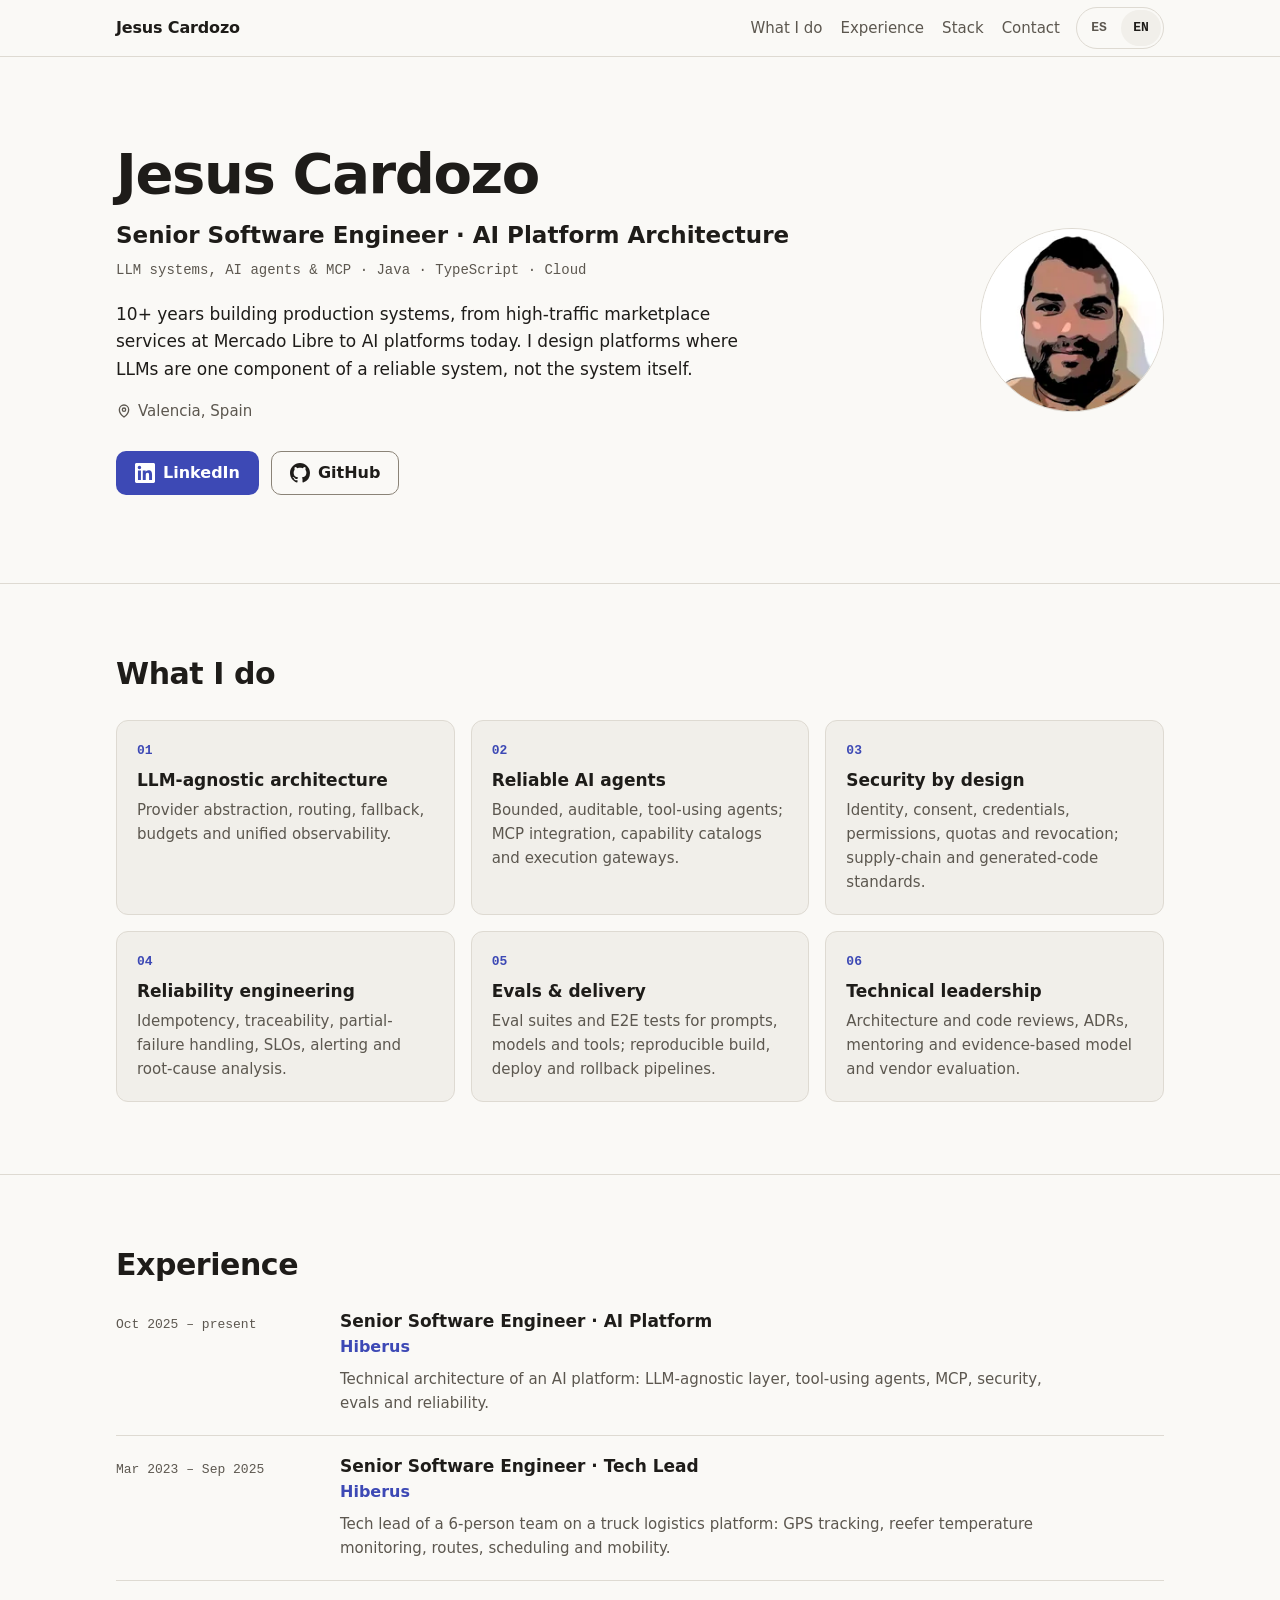
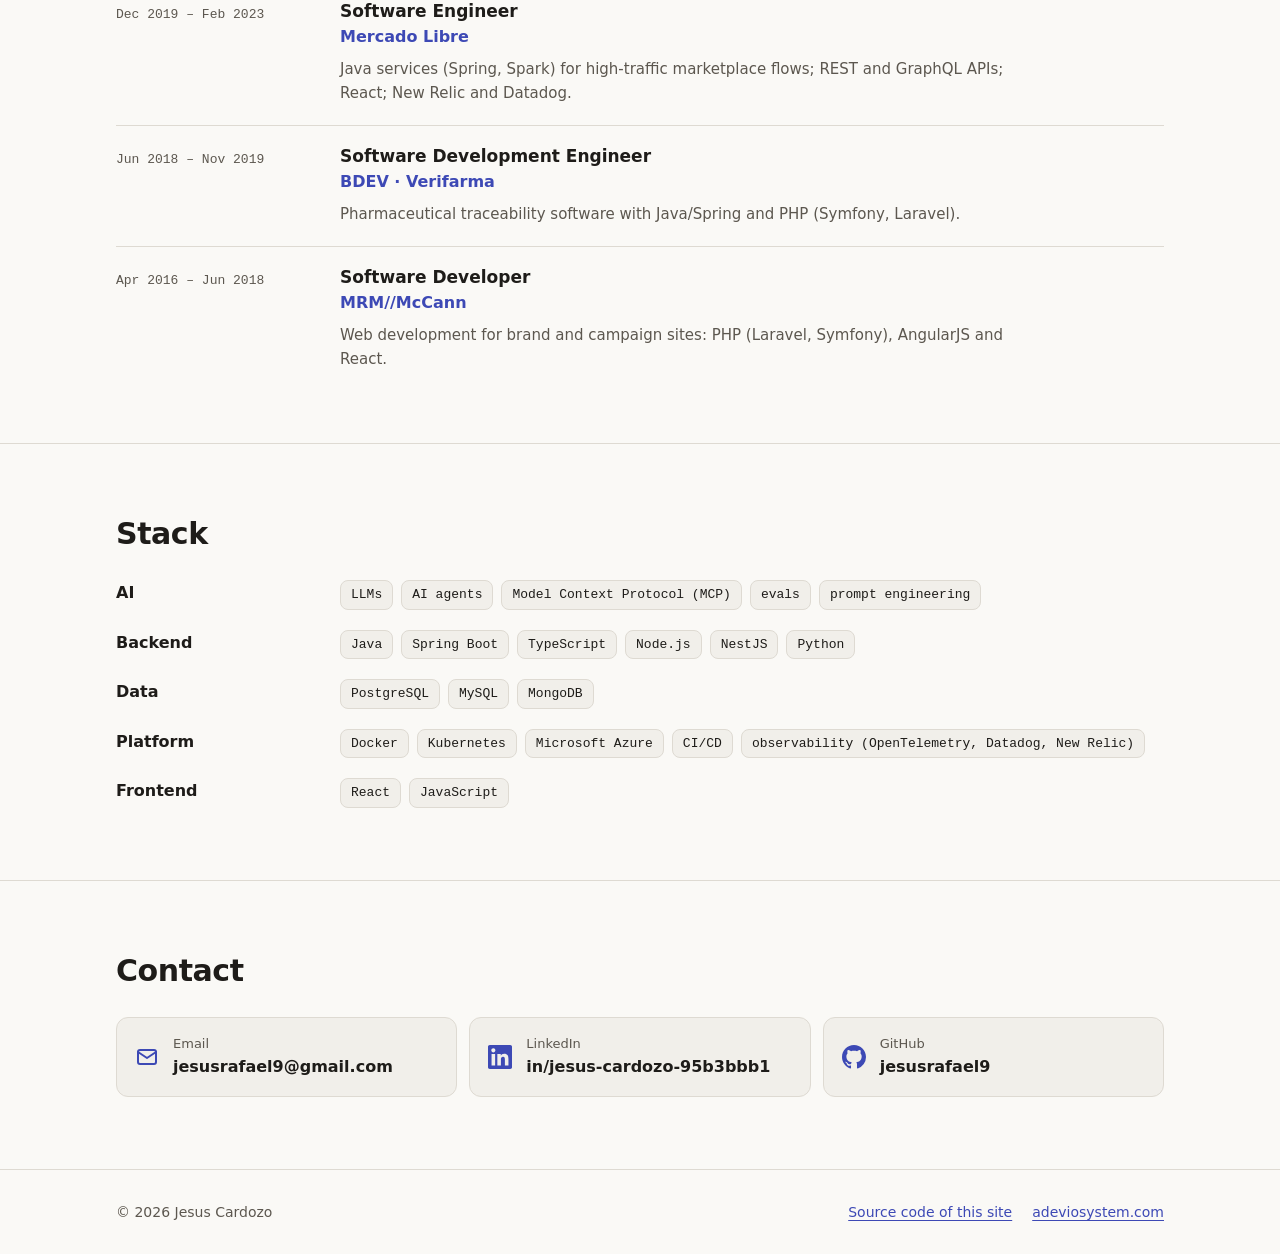
==== en/index.html @ e17d3370 "feat: add English page en/index.html mirrors the Spanish page with the English copy, relative asset " ====
<!DOCTYPE html>
<html lang="en" class="no-js">
<head>
  <meta charset="utf-8">
  <meta name="viewport" content="width=device-width, initial-scale=1">
  <title>Jesus Cardozo — Senior Software Engineer · AI Platform Architecture</title>
  <meta name="description" content="Senior Software Engineer · AI Platform Architecture. LLM systems, AI agents &amp; MCP. 10+ years building production systems.">
  <meta name="author" content="Jesus Cardozo">
  <meta name="color-scheme" content="light dark">
  <meta name="theme-color" media="(prefers-color-scheme: light)" content="#faf9f6">
  <meta name="theme-color" media="(prefers-color-scheme: dark)" content="#131211">

  <link rel="alternate" hreflang="es" href="https://jesusrafael9.github.io/">
  <link rel="alternate" hreflang="en" href="https://jesusrafael9.github.io/en/">
  <link rel="alternate" hreflang="x-default" href="https://jesusrafael9.github.io/">

  <link rel="icon" href="../favicon.ico" sizes="48x48">
  <link rel="icon" href="../favicon.svg" type="image/svg+xml">
  <link rel="apple-touch-icon" href="../apple-touch-icon.png">

  <link rel="stylesheet" href="../assets/css/styles.css">
</head>
<body>
  <a class="skip-link" href="#main">Skip to content</a>

  <svg class="sprite" xmlns="http://www.w3.org/2000/svg" aria-hidden="true" focusable="false">
    <symbol id="icon-linkedin" viewBox="0 0 24 24">
      <path fill="currentColor" d="M20.447 20.452h-3.554v-5.569c0-1.328-.027-3.037-1.852-3.037-1.853 0-2.136 1.445-2.136 2.939v5.667H9.351V9h3.414v1.561h.046c.477-.9 1.637-1.85 3.37-1.85 3.601 0 4.267 2.37 4.267 5.455v6.286zM5.337 7.433c-1.144 0-2.063-.926-2.063-2.065 0-1.138.92-2.063 2.063-2.063 1.14 0 2.064.925 2.064 2.063 0 1.139-.925 2.065-2.064 2.065zm1.782 13.019H3.555V9h3.564v11.452zM22.225 0H1.771C.792 0 0 .774 0 1.729v20.542C0 23.227.792 24 1.771 24h20.451C23.2 24 24 23.227 24 22.271V1.729C24 .774 23.2 0 22.222 0h.003z"/>
    </symbol>
    <symbol id="icon-github" viewBox="0 0 16 16">
      <path fill="currentColor" d="M8 0C3.58 0 0 3.58 0 8c0 3.54 2.29 6.53 5.47 7.59.4.07.55-.17.55-.38 0-.19-.01-.82-.01-1.49-2.01.37-2.53-.49-2.69-.94-.09-.23-.48-.94-.82-1.13-.28-.15-.68-.52-.01-.53.63-.01 1.08.58 1.23.82.72 1.21 1.87.87 2.33.66.07-.52.28-.87.51-1.07-1.78-.2-3.64-.89-3.64-3.95 0-.87.31-1.59.82-2.15-.08-.2-.36-1.02.08-2.12 0 0 .67-.21 2.2.82.64-.18 1.32-.27 2-.27.68 0 1.36.09 2 .27 1.53-1.04 2.2-.82 2.2-.82.44 1.1.16 1.92.08 2.12.51.56.82 1.27.82 2.15 0 3.07-1.87 3.75-3.65 3.95.29.25.54.73.54 1.48 0 1.07-.01 1.93-.01 2.2 0 .21.15.46.55.38A8.013 8.013 0 0016 8c0-4.42-3.58-8-8-8z"/>
    </symbol>
    <symbol id="icon-mail" viewBox="0 0 24 24">
      <g fill="none" stroke="currentColor" stroke-width="2" stroke-linecap="round" stroke-linejoin="round">
        <rect x="3" y="5" width="18" height="14" rx="2"/>
        <path d="m3 7 9 6 9-6"/>
      </g>
    </symbol>
    <symbol id="icon-pin" viewBox="0 0 24 24">
      <g fill="none" stroke="currentColor" stroke-width="2" stroke-linecap="round" stroke-linejoin="round">
        <path d="M12 21s-7-5.2-7-11a7 7 0 0 1 14 0c0 5.8-7 11-7 11z"/>
        <circle cx="12" cy="10" r="2.5"/>
      </g>
    </symbol>
    <symbol id="icon-sun" viewBox="0 0 24 24">
      <g fill="none" stroke="currentColor" stroke-width="2" stroke-linecap="round" stroke-linejoin="round">
        <circle cx="12" cy="12" r="4"/>
        <path d="M12 2v2M12 20v2M4.93 4.93l1.41 1.41M17.66 17.66l1.41 1.41M2 12h2M20 12h2M4.93 19.07l1.41-1.41M17.66 6.34l1.41-1.41"/>
      </g>
    </symbol>
    <symbol id="icon-moon" viewBox="0 0 24 24">
      <path fill="none" stroke="currentColor" stroke-width="2" stroke-linecap="round" stroke-linejoin="round" d="M21 12.79A9 9 0 1 1 11.21 3 7 7 0 0 0 21 12.79z"/>
    </symbol>
  </svg>

  <header class="site-header">
    <div class="container site-header__inner">
      <a class="brand" href="#top">Jesus Cardozo</a>

      <nav class="site-nav" aria-label="Sections">
        <ul class="site-nav__list">
          <li><a class="site-nav__link" href="#what-i-do">What I do</a></li>
          <li data-projects-nav hidden><a class="site-nav__link" href="#projects">Projects</a></li>
          <li><a class="site-nav__link" href="#experience">Experience</a></li>
          <li><a class="site-nav__link" href="#stack">Stack</a></li>
          <li><a class="site-nav__link" href="#contact">Contact</a></li>
        </ul>
      </nav>

      <div class="header-tools">
        <div class="lang-switch" role="group" aria-label="Language">
          <a class="lang-switch__item" href="../" hreflang="es" lang="es">
            <span aria-hidden="true">ES</span><span class="visually-hidden">Español</span>
          </a>
          <span class="lang-switch__item" aria-current="true">
            <span aria-hidden="true">EN</span><span class="visually-hidden">English</span>
          </span>
        </div>

        <button class="icon-button theme-toggle" type="button" data-theme-toggle aria-label="Dark theme" aria-pressed="false">
          <svg class="icon theme-toggle__moon" aria-hidden="true" focusable="false"><use href="#icon-moon"/></svg>
          <svg class="icon theme-toggle__sun" aria-hidden="true" focusable="false"><use href="#icon-sun"/></svg>
        </button>
      </div>
    </div>
  </header>

  <main id="main" tabindex="-1">
    <section class="hero" aria-labelledby="hero-title">
      <div class="container hero__inner">
        <div class="hero__media">
          <picture>
            <source type="image/webp" srcset="../assets/img/avatar-200.webp 200w, ../assets/img/avatar-400.webp 400w" sizes="(min-width: 48rem) 184px, 120px">
            <img class="hero__avatar" src="../assets/img/avatar-400.jpg" srcset="../assets/img/avatar-200.jpg 200w, ../assets/img/avatar-400.jpg 400w" sizes="(min-width: 48rem) 184px, 120px" width="400" height="400" alt="Illustrated portrait of Jesus Cardozo" fetchpriority="high" decoding="async">
          </picture>
        </div>

        <div class="hero__content">
          <h1 class="hero__name" id="hero-title">Jesus Cardozo</h1>
          <p class="hero__headline">Senior Software Engineer · AI Platform Architecture</p>
          <p class="hero__focus">LLM systems, AI agents &amp; MCP · Java · TypeScript · Cloud</p>
          <p class="hero__summary">10+ years building production systems, from high-traffic marketplace services at Mercado Libre to AI platforms today. I design platforms where LLMs are one component of a reliable system, not the system itself.</p>
          <p class="hero__location">
            <svg class="icon" aria-hidden="true" focusable="false"><use href="#icon-pin"/></svg>
            Valencia, Spain
          </p>
          <ul class="hero__actions">
            <li>
              <a class="button button--primary" href="https://www.linkedin.com/in/jesus-cardozo-95b3bbb1/" rel="me">
                <svg class="icon" aria-hidden="true" focusable="false"><use href="#icon-linkedin"/></svg>
                LinkedIn
              </a>
            </li>
            <li>
              <a class="button button--secondary" href="https://github.com/jesusrafael9" rel="me">
                <svg class="icon" aria-hidden="true" focusable="false"><use href="#icon-github"/></svg>
                GitHub
              </a>
            </li>
          </ul>
        </div>
      </div>
    </section>

    <section class="section" id="what-i-do" aria-labelledby="what-i-do-title">
      <div class="container">
        <h2 class="section__title" id="what-i-do-title">What I do</h2>
        <ul class="cards">
          <li class="card">
            <span class="card__index" aria-hidden="true">01</span>
            <h3 class="card__title">LLM-agnostic architecture</h3>
            <p class="card__text">Provider abstraction, routing, fallback, budgets and unified observability.</p>
          </li>
          <li class="card">
            <span class="card__index" aria-hidden="true">02</span>
            <h3 class="card__title">Reliable AI agents</h3>
            <p class="card__text">Bounded, auditable, tool-using agents; MCP integration, capability catalogs and execution gateways.</p>
          </li>
          <li class="card">
            <span class="card__index" aria-hidden="true">03</span>
            <h3 class="card__title">Security by design</h3>
            <p class="card__text">Identity, consent, credentials, permissions, quotas and revocation; supply-chain and generated-code standards.</p>
          </li>
          <li class="card">
            <span class="card__index" aria-hidden="true">04</span>
            <h3 class="card__title">Reliability engineering</h3>
            <p class="card__text">Idempotency, traceability, partial-failure handling, SLOs, alerting and root-cause analysis.</p>
          </li>
          <li class="card">
            <span class="card__index" aria-hidden="true">05</span>
            <h3 class="card__title">Evals &amp; delivery</h3>
            <p class="card__text">Eval suites and E2E tests for prompts, models and tools; reproducible build, deploy and rollback pipelines.</p>
          </li>
          <li class="card">
            <span class="card__index" aria-hidden="true">06</span>
            <h3 class="card__title">Technical leadership</h3>
            <p class="card__text">Architecture and code reviews, ADRs, mentoring and evidence-based model and vendor evaluation.</p>
          </li>
        </ul>
      </div>
    </section>

    <!-- Filled from data/projects.json. Stays hidden while no project is "published". -->
    <section class="section" id="projects" aria-labelledby="projects-title" data-projects data-src="../data/projects.json" data-label-repo="Code" data-label-demo="Demo" hidden>
      <div class="container">
        <h2 class="section__title" id="projects-title">Projects</h2>
        <ul class="cards" data-projects-list></ul>
      </div>
    </section>

    <section class="section" id="experience" aria-labelledby="experience-title">
      <div class="container">
        <h2 class="section__title" id="experience-title">Experience</h2>
        <ol class="timeline">
          <li class="timeline__item">
            <p class="timeline__period"><time datetime="2025-10">Oct 2025</time> – present</p>
            <div>
              <h3 class="timeline__role">Senior Software Engineer · AI Platform</h3>
              <p class="timeline__company">Hiberus</p>
              <p class="timeline__text">Technical architecture of an AI platform: LLM-agnostic layer, tool-using agents, MCP, security, evals and reliability.</p>
            </div>
          </li>
          <li class="timeline__item">
            <p class="timeline__period"><time datetime="2023-03">Mar 2023</time> – <time datetime="2025-09">Sep 2025</time></p>
            <div>
              <h3 class="timeline__role">Senior Software Engineer · Tech Lead</h3>
              <p class="timeline__company">Hiberus</p>
              <p class="timeline__text">Tech lead of a 6-person team on a truck logistics platform: GPS tracking, reefer temperature monitoring, routes, scheduling and mobility.</p>
            </div>
          </li>
          <li class="timeline__item">
            <p class="timeline__period"><time datetime="2019-12">Dec 2019</time> – <time datetime="2023-02">Feb 2023</time></p>
            <div>
              <h3 class="timeline__role">Software Engineer</h3>
              <p class="timeline__company">Mercado Libre</p>
              <p class="timeline__text">Java services (Spring, Spark) for high-traffic marketplace flows; REST and GraphQL APIs; React; New Relic and Datadog.</p>
            </div>
          </li>
          <li class="timeline__item">
            <p class="timeline__period"><time datetime="2018-06">Jun 2018</time> – <time datetime="2019-11">Nov 2019</time></p>
            <div>
              <h3 class="timeline__role">Software Development Engineer</h3>
              <p class="timeline__company">BDEV · Verifarma</p>
              <p class="timeline__text">Pharmaceutical traceability software with Java/Spring and PHP (Symfony, Laravel).</p>
            </div>
          </li>
          <li class="timeline__item">
            <p class="timeline__period"><time datetime="2016-04">Apr 2016</time> – <time datetime="2018-06">Jun 2018</time></p>
            <div>
              <h3 class="timeline__role">Software Developer</h3>
              <p class="timeline__company">MRM//McCann</p>
              <p class="timeline__text">Web development for brand and campaign sites: PHP (Laravel, Symfony), AngularJS and React.</p>
            </div>
          </li>
        </ol>
      </div>
    </section>

    <section class="section" id="stack" aria-labelledby="stack-title">
      <div class="container">
        <h2 class="section__title" id="stack-title">Stack</h2>
        <dl class="stack">
          <div class="stack__group">
            <dt class="stack__name">AI</dt>
            <dd>
              <ul class="tags">
                <li class="tag">LLMs</li>
                <li class="tag">AI agents</li>
                <li class="tag">Model Context Protocol (MCP)</li>
                <li class="tag">evals</li>
                <li class="tag">prompt engineering</li>
              </ul>
            </dd>
          </div>
          <div class="stack__group">
            <dt class="stack__name">Backend</dt>
            <dd>
              <ul class="tags">
                <li class="tag">Java</li>
                <li class="tag">Spring Boot</li>
                <li class="tag">TypeScript</li>
                <li class="tag">Node.js</li>
                <li class="tag">NestJS</li>
                <li class="tag">Python</li>
              </ul>
            </dd>
          </div>
          <div class="stack__group">
            <dt class="stack__name">Data</dt>
            <dd>
              <ul class="tags">
                <li class="tag">PostgreSQL</li>
                <li class="tag">MySQL</li>
                <li class="tag">MongoDB</li>
              </ul>
            </dd>
          </div>
          <div class="stack__group">
            <dt class="stack__name">Platform</dt>
            <dd>
              <ul class="tags">
                <li class="tag">Docker</li>
                <li class="tag">Kubernetes</li>
                <li class="tag">Microsoft Azure</li>
                <li class="tag">CI/CD</li>
                <li class="tag">observability (OpenTelemetry, Datadog, New Relic)</li>
              </ul>
            </dd>
          </div>
          <div class="stack__group">
            <dt class="stack__name">Frontend</dt>
            <dd>
              <ul class="tags">
                <li class="tag">React</li>
                <li class="tag">JavaScript</li>
              </ul>
            </dd>
          </div>
        </dl>
      </div>
    </section>

    <section class="section" id="contact" aria-labelledby="contact-title">
      <div class="container">
        <h2 class="section__title" id="contact-title">Contact</h2>
        <ul class="contact-list">
          <li>
            <a class="contact-link" href="mailto:jesusrafael9@gmail.com">
              <svg class="icon" aria-hidden="true" focusable="false"><use href="#icon-mail"/></svg>
              <span>
                <span class="contact-link__label">Email</span>
                <span class="contact-link__value">jesusrafael9@gmail.com</span>
              </span>
            </a>
          </li>
          <li>
            <a class="contact-link" href="https://www.linkedin.com/in/jesus-cardozo-95b3bbb1/" rel="me">
              <svg class="icon" aria-hidden="true" focusable="false"><use href="#icon-linkedin"/></svg>
              <span>
                <span class="contact-link__label">LinkedIn</span>
                <span class="contact-link__value">in/jesus-cardozo-95b3bbb1</span>
              </span>
            </a>
          </li>
          <li>
            <a class="contact-link" href="https://github.com/jesusrafael9" rel="me">
              <svg class="icon" aria-hidden="true" focusable="false"><use href="#icon-github"/></svg>
              <span>
                <span class="contact-link__label">GitHub</span>
                <span class="contact-link__value">jesusrafael9</span>
              </span>
            </a>
          </li>
        </ul>
      </div>
    </section>
  </main>

  <footer class="site-footer">
    <div class="container site-footer__inner">
      <p>© <span data-year>2026</span> Jesus Cardozo</p>
      <ul class="site-footer__links">
        <li><a class="site-footer__link" href="https://github.com/jesusrafael9/jesusrafael9.github.com">Source code of this site</a></li>
        <li><a class="site-footer__link" href="https://adeviosystem.com/">adeviosystem.com</a></li>
      </ul>
    </div>
  </footer>
</body>
</html>
---- assets/css/styles.css ----
/* ==========================================================================
   jesusrafael9.github.io
   Plain CSS, no build step. Mobile first.
   ========================================================================== */

/* --------------------------------------------------------------------------
   Design tokens
   Light is the default. The dark set is declared twice on purpose: once for
   the system preference and once for the manual override ([data-theme]).
   -------------------------------------------------------------------------- */

:root {
  color-scheme: light;

  --bg: #faf9f6;
  --surface: #f1efea;
  --border: #dedad2;
  --border-strong: #8a8377;
  --text: #1e1c19;
  --muted: #5c574f;
  --accent: #3d49b5;
  --accent-hover: #2f3a96;
  --on-accent: #ffffff;

  /* Theme toggle shows the icon of the theme it switches to. */
  --icon-moon-display: block;
  --icon-sun-display: none;

  --font-sans: system-ui, -apple-system, "Segoe UI", Roboto, "Helvetica Neue",
    Arial, sans-serif;
  --font-mono: ui-monospace, SFMono-Regular, Menlo, Consolas, "Liberation Mono",
    monospace;

  --container: 68rem;
  --gutter: 1.25rem;
  --radius: 0.75rem;
  --radius-sm: 0.5rem;
  --tap: 2.75rem; /* 44px minimum target size */
}

@media (prefers-color-scheme: dark) {
  :root:not([data-theme="light"]) {
    color-scheme: dark;

    --bg: #131211;
    --surface: #1c1a18;
    --border: #34302b;
    --border-strong: #7a7368;
    --text: #ece8e2;
    --muted: #a9a297;
    --accent: #a3aeff;
    --accent-hover: #bcc4ff;
    --on-accent: #14163a;

    --icon-moon-display: none;
    --icon-sun-display: block;
  }
}

:root[data-theme="dark"] {
  color-scheme: dark;

  --bg: #131211;
  --surface: #1c1a18;
  --border: #34302b;
  --border-strong: #7a7368;
  --text: #ece8e2;
  --muted: #a9a297;
  --accent: #a3aeff;
  --accent-hover: #bcc4ff;
  --on-accent: #14163a;

  --icon-moon-display: none;
  --icon-sun-display: block;
}

/* --------------------------------------------------------------------------
   Base
   -------------------------------------------------------------------------- */

*,
*::before,
*::after {
  box-sizing: border-box;
}

html {
  -webkit-text-size-adjust: 100%;
  text-size-adjust: 100%;
  scroll-padding-top: 1rem;
}

@media (prefers-reduced-motion: no-preference) {
  html {
    scroll-behavior: smooth;
  }
}

body {
  margin: 0;
  background: var(--bg);
  color: var(--text);
  font-family: var(--font-sans);
  font-size: 1rem;
  line-height: 1.6;
  -webkit-font-smoothing: antialiased;
}

h1,
h2,
h3,
p,
ul,
ol,
dl,
dt,
dd {
  margin: 0;
}

h1,
h2,
h3 {
  line-height: 1.2;
  text-wrap: balance;
}

ul[class],
ol[class] {
  padding: 0;
  list-style: none;
}

img,
svg {
  display: block;
  max-width: 100%;
}

a {
  color: var(--accent);
  text-underline-offset: 0.2em;
}

a:hover {
  color: var(--accent-hover);
}

:focus-visible {
  outline: 2px solid var(--accent);
  outline-offset: 3px;
  border-radius: 4px;
}

[hidden] {
  display: none !important;
}

.visually-hidden {
  position: absolute;
  width: 1px;
  height: 1px;
  margin: -1px;
  padding: 0;
  overflow: hidden;
  clip-path: inset(50%);
  white-space: nowrap;
  border: 0;
}

.container {
  width: 100%;
  max-width: var(--container);
  margin-inline: auto;
  padding-inline: var(--gutter);
}

.icon {
  width: 1.25rem;
  height: 1.25rem;
  flex: none;
}

/* Inline SVG sprite: keeps the symbols available without taking up space. */
.sprite {
  position: absolute;
  width: 0;
  height: 0;
  overflow: hidden;
}

/* <main> is focusable only as the skip-link target. */
main:focus {
  outline: none;
}

.skip-link {
  position: absolute;
  top: 0.5rem;
  left: 0.5rem;
  z-index: 20;
  padding: 0.625rem 1rem;
  border-radius: var(--radius-sm);
  background: var(--accent);
  color: var(--on-accent);
  font-weight: 600;
  text-decoration: none;
  transform: translateY(-200%);
}

.skip-link:focus {
  color: var(--on-accent);
  transform: none;
}

/* --------------------------------------------------------------------------
   Header
   -------------------------------------------------------------------------- */

.site-header {
  border-bottom: 1px solid var(--border);
  background: var(--bg);
}

.site-header__inner {
  display: flex;
  flex-wrap: wrap;
  align-items: center;
  gap: 0 1rem;
  padding-block: 0.375rem;
}

.brand {
  display: inline-flex;
  align-items: center;
  min-height: var(--tap);
  margin-right: auto;
  color: var(--text);
  font-weight: 700;
  letter-spacing: -0.01em;
  text-decoration: none;
}

.brand:hover {
  color: var(--accent);
}

/* On small screens the section links wrap onto their own row. */
.site-nav {
  order: 3;
  width: 100%;
}

.site-nav__list {
  display: flex;
  flex-wrap: wrap;
  gap: 0 1.125rem;
}

.site-nav__link {
  display: inline-flex;
  align-items: center;
  min-height: var(--tap);
  color: var(--muted);
  font-size: 0.9375rem;
  text-decoration: none;
}

.site-nav__link:hover {
  color: var(--text);
}

.header-tools {
  display: flex;
  align-items: center;
  gap: 0.5rem;
}

.lang-switch {
  display: flex;
  align-items: center;
  gap: 0.125rem;
  padding: 0.125rem;
  border: 1px solid var(--border);
  border-radius: 999px;
}

.lang-switch__item {
  display: inline-flex;
  align-items: center;
  justify-content: center;
  min-width: 2.5rem;
  min-height: 2.25rem;
  padding-inline: 0.625rem;
  border-radius: 999px;
  color: var(--muted);
  font-family: var(--font-mono);
  font-size: 0.8125rem;
  font-weight: 600;
  text-decoration: none;
}

a.lang-switch__item:hover {
  color: var(--text);
}

.lang-switch__item[aria-current] {
  background: var(--surface);
  color: var(--text);
}

.icon-button {
  display: inline-flex;
  align-items: center;
  justify-content: center;
  width: var(--tap);
  height: var(--tap);
  padding: 0;
  border: 1px solid var(--border);
  border-radius: 50%;
  background: transparent;
  color: var(--text);
  cursor: pointer;
}

.icon-button:hover {
  border-color: var(--border-strong);
}

.theme-toggle__moon {
  display: var(--icon-moon-display);
}

.theme-toggle__sun {
  display: var(--icon-sun-display);
}

/* The toggle needs JavaScript; without it the system preference still applies. */
.no-js .theme-toggle {
  display: none;
}

@media (min-width: 56rem) {
  html {
    scroll-padding-top: 5rem;
  }

  .site-header {
    position: sticky;
    top: 0;
    z-index: 10;
  }

  .site-nav {
    order: 0;
    width: auto;
  }
}

/* --------------------------------------------------------------------------
   Hero
   -------------------------------------------------------------------------- */

.hero {
  padding-block: clamp(2.5rem, 8vw, 5.5rem);
}

.hero__inner {
  display: grid;
  gap: 1.75rem;
}

.hero__avatar {
  width: 7.5rem;
  height: 7.5rem;
  border: 1px solid var(--border);
  border-radius: 50%;
  background: #ffffff;
}

.hero__name {
  font-size: clamp(2.25rem, 7vw, 3.5rem);
  line-height: 1.05;
  letter-spacing: -0.025em;
}

.hero__headline {
  margin-top: 1rem;
  font-size: clamp(1.125rem, 2.6vw, 1.4375rem);
  font-weight: 650;
  line-height: 1.35;
  text-wrap: balance;
}

.hero__focus {
  margin-top: 0.5rem;
  color: var(--muted);
  font-family: var(--font-mono);
  font-size: 0.875rem;
}

.hero__summary {
  max-width: 40rem;
  margin-top: 1.25rem;
  font-size: 1.0625rem;
}

.hero__location {
  display: flex;
  align-items: center;
  gap: 0.375rem;
  margin-top: 1rem;
  color: var(--muted);
  font-size: 0.9375rem;
}

.hero__location .icon {
  width: 1rem;
  height: 1rem;
}

.hero__actions {
  display: flex;
  flex-wrap: wrap;
  gap: 0.75rem;
  margin-top: 1.75rem;
}

.button {
  display: inline-flex;
  align-items: center;
  gap: 0.5rem;
  min-height: var(--tap);
  padding: 0.5rem 1.125rem;
  border: 1px solid transparent;
  border-radius: 0.625rem;
  font-weight: 600;
  text-decoration: none;
}

.button--primary {
  background: var(--accent);
  color: var(--on-accent);
}

.button--primary:hover {
  background: var(--accent-hover);
  color: var(--on-accent);
}

.button--secondary {
  border-color: var(--border-strong);
  color: var(--text);
}

.button--secondary:hover {
  border-color: var(--text);
  color: var(--text);
}

@media (min-width: 48rem) {
  .hero__inner {
    grid-template-columns: minmax(0, 1fr) auto;
    align-items: center;
    gap: 3rem;
  }

  .hero__media {
    order: 2;
  }

  .hero__avatar {
    width: 11.5rem;
    height: 11.5rem;
  }
}

/* --------------------------------------------------------------------------
   Sections
   -------------------------------------------------------------------------- */

.section {
  padding-block: clamp(2.5rem, 6vw, 4.5rem);
  border-top: 1px solid var(--border);
}

.section__title {
  margin-bottom: 1.75rem;
  font-size: clamp(1.5rem, 3.2vw, 1.875rem);
  letter-spacing: -0.015em;
}

/* Cards: "what I do" and projects */

.cards {
  display: grid;
  grid-template-columns: repeat(auto-fit, minmax(min(100%, 18rem), 1fr));
  gap: 1rem;
}

.card {
  display: flex;
  flex-direction: column;
  padding: 1.25rem;
  border: 1px solid var(--border);
  border-radius: var(--radius);
  background: var(--surface);
}

.card__index {
  color: var(--accent);
  font-family: var(--font-mono);
  font-size: 0.8125rem;
  font-weight: 600;
}

.card__title {
  margin-top: 0.5rem;
  font-size: 1.0625rem;
}

.card__text {
  margin-top: 0.5rem;
  color: var(--muted);
  font-size: 0.9375rem;
}

/* Project cards (rendered from data/projects.json) */

.project__header {
  display: flex;
  flex-wrap: wrap;
  align-items: center;
  justify-content: space-between;
  gap: 0.5rem;
}

.project__name {
  font-family: var(--font-mono);
  font-size: 1rem;
  overflow-wrap: anywhere;
}

.project__tagline {
  margin-top: 0.75rem;
  font-weight: 600;
}

.project__highlights {
  display: grid;
  gap: 0.375rem;
  margin-top: 0.75rem;
  padding-left: 1.125rem;
  color: var(--muted);
  font-size: 0.9375rem;
}

.project__links {
  display: flex;
  flex-wrap: wrap;
  gap: 0 1.25rem;
  margin-top: auto;
  padding-top: 0.75rem;
}

.project__link {
  display: inline-flex;
  align-items: center;
  min-height: var(--tap);
  font-weight: 600;
}

/* Tags: stack and project language */

.tags {
  display: flex;
  flex-wrap: wrap;
  gap: 0.5rem;
}

.tag {
  padding: 0.25rem 0.625rem;
  border: 1px solid var(--border);
  border-radius: var(--radius-sm);
  background: var(--surface);
  color: var(--text);
  font-family: var(--font-mono);
  font-size: 0.8125rem;
  line-height: 1.5;
}

.card .tag {
  background: var(--bg);
}

/* Experience timeline */

.timeline__item {
  display: grid;
  gap: 0.375rem 2rem;
  padding-block: 1.25rem;
  border-top: 1px solid var(--border);
}

.timeline__item:first-child {
  padding-top: 0;
  border-top: 0;
}

.timeline__item:last-child {
  padding-bottom: 0;
}

.timeline__period {
  color: var(--muted);
  font-family: var(--font-mono);
  font-size: 0.8125rem;
}

.timeline__role {
  font-size: 1.0625rem;
}

.timeline__company {
  margin-top: 0.125rem;
  color: var(--accent);
  font-weight: 600;
}

.timeline__text {
  max-width: 44rem;
  margin-top: 0.5rem;
  color: var(--muted);
  font-size: 0.9375rem;
}

/* Stack groups */

.stack {
  display: grid;
  gap: 1.25rem;
}

.stack__group {
  display: grid;
  gap: 0.5rem 2rem;
}

.stack__name {
  font-weight: 650;
}

@media (min-width: 48rem) {
  .timeline__item,
  .stack__group {
    grid-template-columns: 12rem minmax(0, 1fr);
  }

  .timeline__period {
    padding-top: 0.25rem;
  }
}

/* Contact */

.contact-list {
  display: grid;
  grid-template-columns: repeat(auto-fit, minmax(min(100%, 16rem), 1fr));
  gap: 0.75rem;
}

.contact-link {
  display: flex;
  align-items: center;
  gap: 0.875rem;
  height: 100%;
  padding: 1rem 1.125rem;
  border: 1px solid var(--border);
  border-radius: var(--radius);
  background: var(--surface);
  color: var(--text);
  text-decoration: none;
}

.contact-link:hover {
  border-color: var(--accent);
  color: var(--text);
}

.contact-link .icon {
  width: 1.5rem;
  height: 1.5rem;
  color: var(--accent);
}

.contact-link__label {
  display: block;
  color: var(--muted);
  font-size: 0.8125rem;
}

.contact-link__value {
  display: block;
  font-weight: 600;
  overflow-wrap: anywhere;
}

/* --------------------------------------------------------------------------
   Footer
   -------------------------------------------------------------------------- */

.site-footer {
  padding-block: 1.25rem;
  border-top: 1px solid var(--border);
  color: var(--muted);
  font-size: 0.875rem;
}

.site-footer__inner {
  display: flex;
  flex-wrap: wrap;
  align-items: center;
  justify-content: space-between;
  gap: 0 1.5rem;
}

.site-footer__links {
  display: flex;
  flex-wrap: wrap;
  gap: 0 1.25rem;
}

.site-footer__link {
  display: inline-flex;
  align-items: center;
  min-height: var(--tap);
}
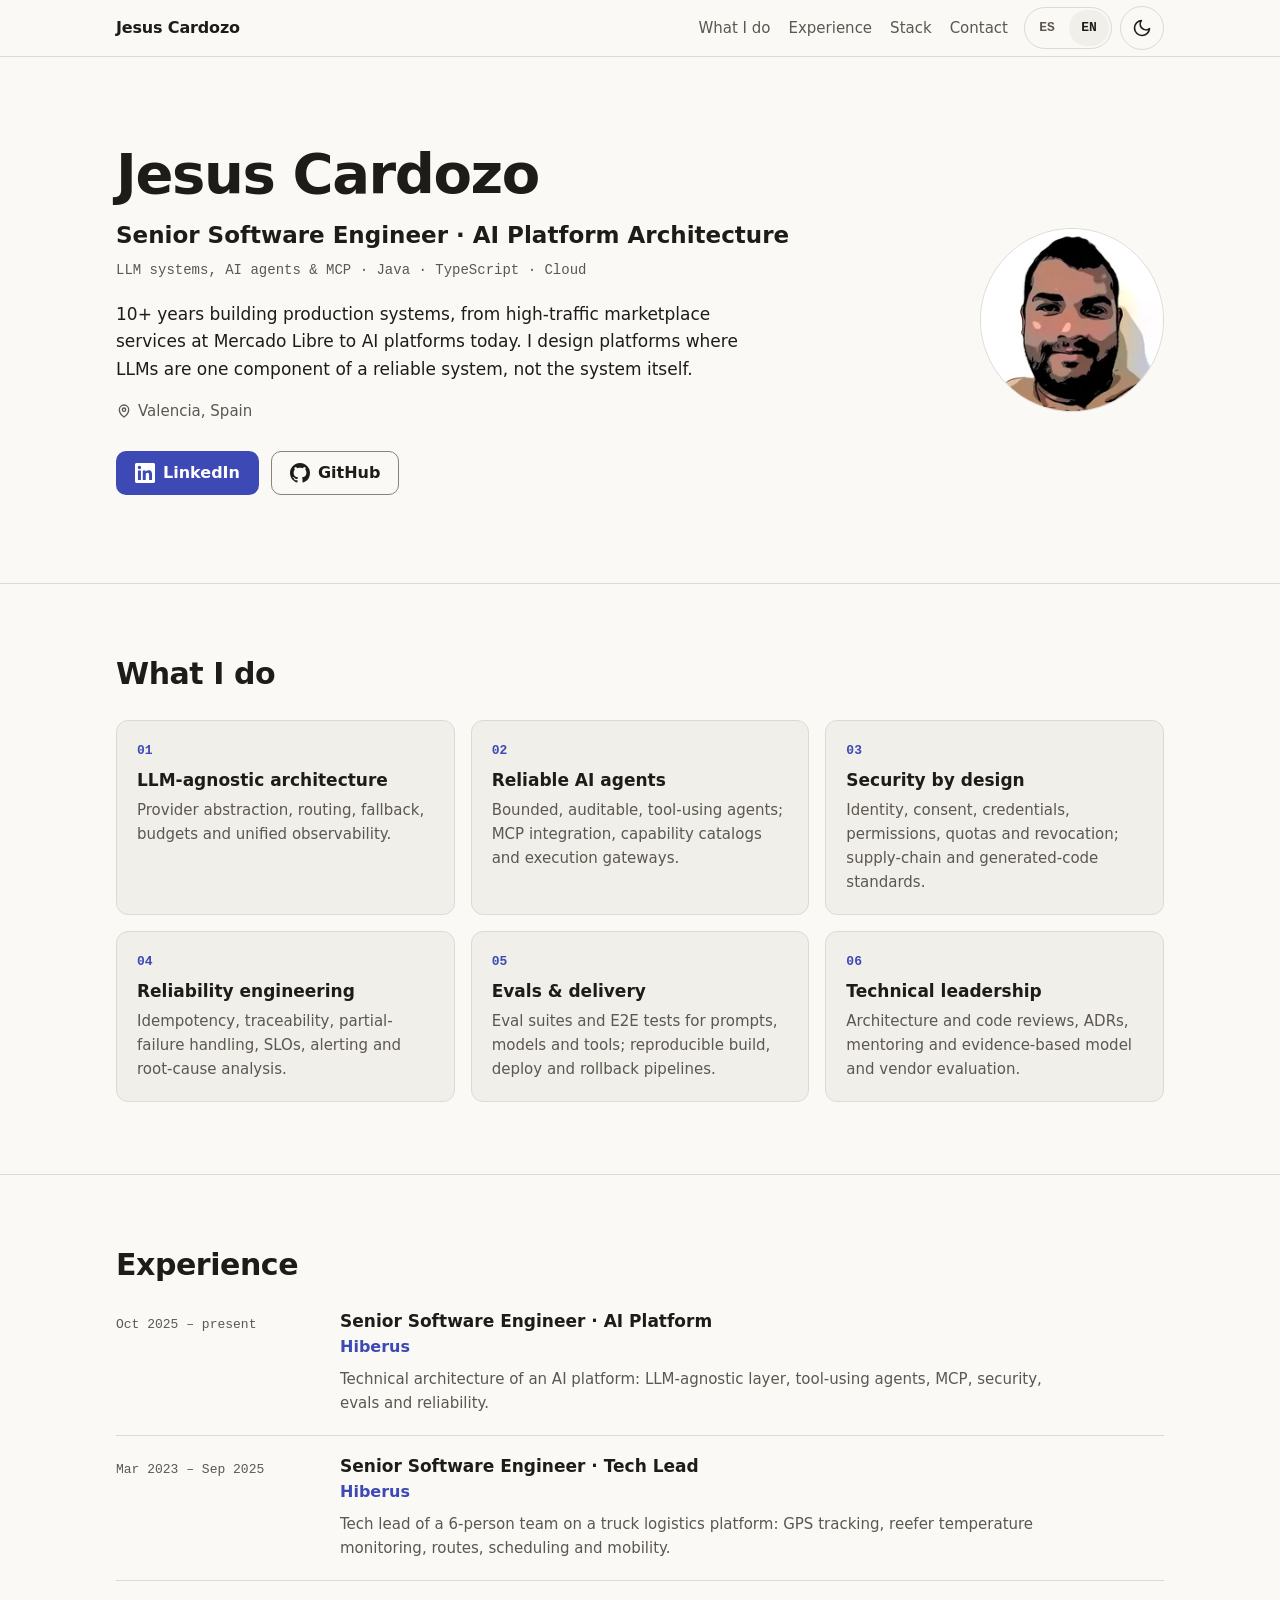
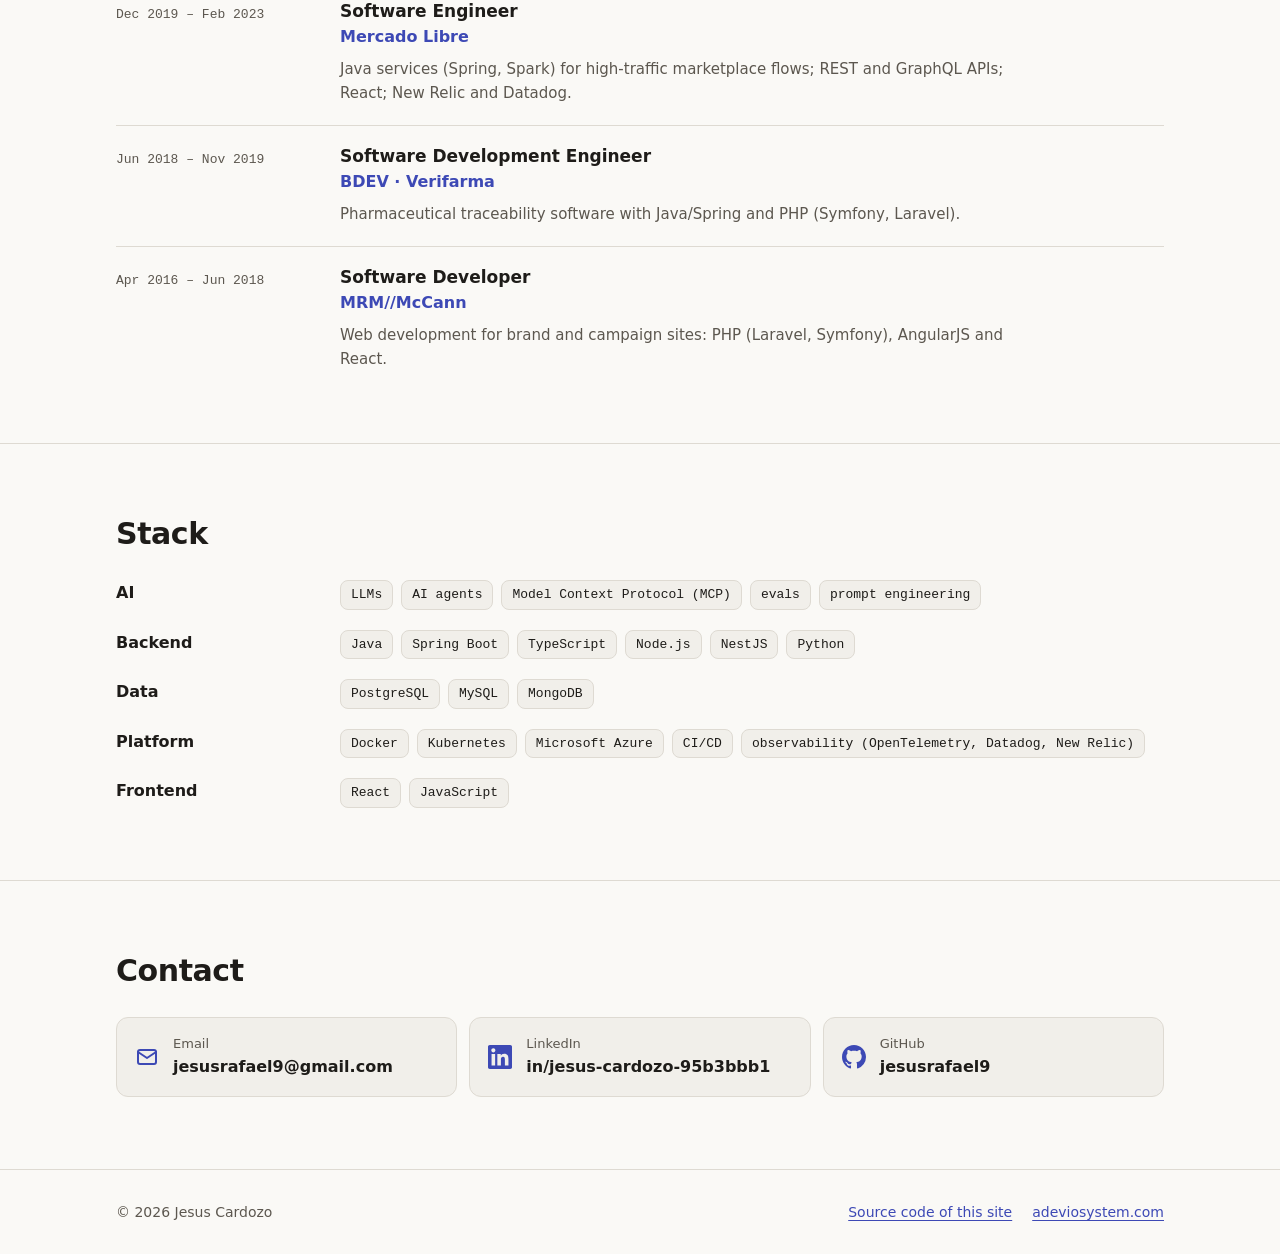
==== commit 2482ba23: "feat: add theme toggle and data-driven projects - main.js: light/dark toggle (follows the system unt" ====
--- a/en/index.html
+++ b/en/index.html
@@ -18,7 +18,20 @@
   <link rel="icon" href="../favicon.svg" type="image/svg+xml">
   <link rel="apple-touch-icon" href="../apple-touch-icon.png">
 
+  <script>
+    // Runs before the first paint: flags JS support and applies the saved theme.
+    (function (root) {
+      root.classList.remove('no-js');
+      try {
+        var theme = localStorage.getItem('theme');
+        if (theme === 'light' || theme === 'dark') {
+          root.setAttribute('data-theme', theme);
+        }
+      } catch (e) {}
+    })(document.documentElement);
+  </script>
   <link rel="stylesheet" href="../assets/css/styles.css">
+  <script src="../assets/js/main.js" defer></script>
 </head>
 <body>
   <a class="skip-link" href="#main">Skip to content</a>
--- a/assets/css/styles.css
+++ b/assets/css/styles.css
@@ -125,8 +125,8 @@
   text-wrap: balance;
 }
 
-ul[class],
-ol[class] {
+/* Zero specificity, so any class can bring bullets or padding back. */
+:where(ul[class], ol[class]) {
   padding: 0;
   list-style: none;
 }
@@ -548,6 +548,7 @@
 
 .project__highlights {
   display: grid;
+  list-style: disc;
   gap: 0.375rem;
   margin-top: 0.75rem;
   padding-left: 1.125rem;
